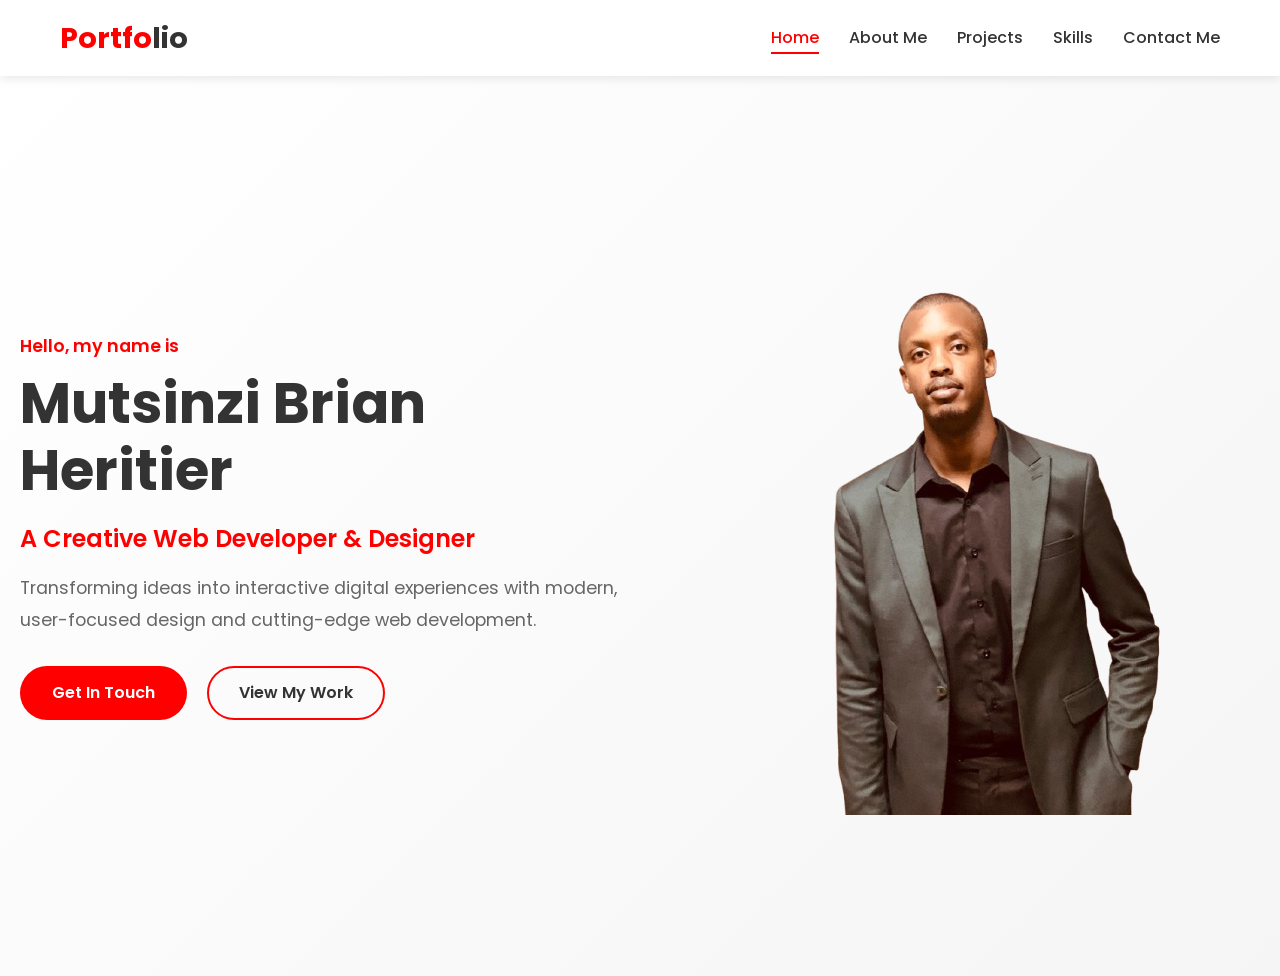
==== index.html @ dccb0991 "initial commit" ====
<!DOCTYPE html>
<html lang="en">
<head>
  <meta charset="UTF-8">
  <meta name="viewport" content="width=device-width, initial-scale=1.0">
  <title>Mutsinzi Brian - Portfolio</title>
  <link rel="stylesheet" href="css/styles.css">
  <link rel="preconnect" href="https://fonts.googleapis.com">
  <link rel="preconnect" href="https://fonts.gstatic.com" crossorigin>
  <link href="https://fonts.googleapis.com/css2?family=Poppins:wght@400;600;700&display=swap" rel="stylesheet">
  <link rel="stylesheet" href="https://cdnjs.cloudflare.com/ajax/libs/font-awesome/6.7.2/css/all.min.css" integrity="sha512-Evv84Mr4kqVGRNSgIGL/F/aIDqQb7xQ2vcrdIwxfjThSH8CSR7PBEakCr51Ck+w+/U6swU2Im1vVX0SVk9ABhg==" crossorigin="anonymous" referrerpolicy="no-referrer" />
</head>
<body>
  <nav class="navbar">
    <div class="nav-container">
      <div class="logo"><span>Portfo</span>lio</div>
      <ul class="nav-menu">
        <li><a href="index.html" class="active">Home</a></li>
        <li><a href="about.html">About Me</a></li>
        <li><a href="projects.html">Projects</a></li>
        <li><a href="skills.html">Skills</a></li>
        <li><a href="contact.html">Contact Me</a></li>
      </ul>
      <div class="hamburger">
        <span></span>
        <span></span>
        <span></span>
      </div>
    </div>
  </nav>

  <section class="hero">
    <div class="hero-content">
      <h4>Hello, my name is</h4>
      <h1>Mutsinzi Brian<br>Heritier</h1>
      <h3>A Creative Web Developer & Designer</h3>
      <p>Transforming ideas into interactive digital experiences with modern, user-focused design and cutting-edge web development.</p>
      <div class="hero-buttons">
        <a href="contact.html" class="btn btn-primary">Get In Touch</a>
        <a href="projects.html" class="btn btn-secondary">View My Work</a>
      </div>
    </div>
    <div class="hero-image">
      <img src="images/er.png" alt="Mutsinzi Brian - Web Developer">
    </div>
  </section>



  <script src="js/script.js"></script>
</body>
</html>
---- css/styles.css ----
/* Global Reset */
* {
    padding: 0;
    margin: 0;
    font-family: 'Poppins', sans-serif;
    box-sizing: border-box;
}

/* Root Variables */
:root {
    --primary-color: #ff0000;
    --secondary-color: #191919;
    --accent-color: #f5f5f5;
    --text-dark: #333333;
    --text-light: #ffffff;
    --border-radius: 10px;
}

body {
    line-height: 1.6;
    color: var(--text-dark);
}

.container {
    max-width: 1200px;
    margin: 0 auto;
    padding: 0 20px;
}

/* Navigation Bar */
.navbar {
    background: var(--text-light);
    padding: 15px 0;
    position: sticky;
    top: 0;
    z-index: 100;
    box-shadow: 0 2px 10px rgba(0, 0, 0, 0.1);
}

.nav-container {
    max-width: 1200px;
    margin: 0 auto;
    padding: 0 20px;
    display: flex;
    align-items: center;
    justify-content: space-between;
    flex-wrap: wrap;
}

.logo {
    font-size: 1.8rem;
    font-weight: 700;
    color: var(--text-dark);
    cursor: pointer;
}

.logo span {
    color: var(--primary-color);
}

.nav-menu {
    display: flex;
    list-style: none;
    gap: 30px;
    align-items: center;
}

.nav-menu a {
    color: var(--text-dark);
    text-decoration: none;
    font-weight: 500;
    transition: color 0.3s ease;
    position: relative;
}

.nav-menu a:hover,
.nav-menu a.active {
    color: var(--primary-color);
}

.nav-menu a.active::after,
.nav-menu a:hover::after {
    content: '';
    position: absolute;
    bottom: -5px;
    left: 0;
    width: 100%;
    height: 2px;
    background: var(--primary-color);
}

.hamburger {
    display: none;
    flex-direction: column;
    cursor: pointer;
}

.hamburger span {
    width: 25px;
    height: 3px;
    background: var(--text-dark);
    margin: 5px 0;
    transition: 0.3s;
    border-radius: 5px;
}

.hamburger.active span:nth-child(1) {
    transform: rotate(-45deg) translate(-5px, 6px);
}

.hamburger.active span:nth-child(2) {
    opacity: 0;
}

.hamburger.active span:nth-child(3) {
    transform: rotate(45deg) translate(-5px, -6px);
}

/* Hero Section */
.hero {
    min-height: 100vh;
    display: flex;
    align-items: center;
    justify-content: space-between;
    background: linear-gradient(135deg, #ffffff 0%, #f5f5f5 100%);
    padding: 60px 20px;
    position: relative;
    overflow: hidden;
    gap: 40px;
    flex-wrap: wrap;
}

.hero::before {
    content: '';
    position: absolute;
    right: -50px;
    top: 50%;
    transform: translateY(-50%);
    width: 400px;
    height: 400px;
    background: url('/images/er.png') no-repeat center/contain;
    opacity: 0.6;
    display: none;
}

.hero-image {
    flex: 1;
    min-width: 300px;
    display: flex;
    justify-content: center;
    align-items: center;
    z-index: 1;
}

@keyframes heroPulse {
  0%   { transform: scale(1); }
  50%  { transform: scale(1.02); }
  100% { transform: scale(1); }
}

.hero-image img {
  max-width: 100%;
  height: auto;
  border-radius: 10px;
  animation: heroPulse 5s ease-in-out infinite;
}



.hero-content {
    flex: 1;
    min-width: 300px;
    max-width: 600px;
    z-index: 1;
}

.hero-content h4 {
    color: var(--primary-color);
    font-size: 1.1rem;
    margin-bottom: 10px;
    font-weight: 600;
}

.hero-content h1 {
    font-size: 3.5rem;
    color: var(--text-dark);
    margin-bottom: 15px;
    line-height: 1.2;
    font-weight: 700;
}

.hero-content h3 {
    font-size: 1.5rem;
    color: var(--primary-color);
    margin-bottom: 15px;
    font-weight: 600;
}

.hero-content p {
    font-size: 1.1rem;
    color: #666;
    margin-bottom: 30px;
    line-height: 1.8;
}

.hero-buttons {
    display: flex;
    gap: 20px;
    flex-wrap: wrap;
}

/* Buttons */
.btn {
    padding: 12px 30px;
    border-radius: 50px;
    text-decoration: none;
    font-weight: 600;
    transition: all 0.3s ease;
    display: inline-block;
    border: 2px solid transparent;
    cursor: pointer;
    font-size: 1rem;
    text-align: center;
}

.btn-primary {
    background: var(--primary-color);
    color: var(--text-light);
}

.btn-primary:hover {
    transform: translateY(-3px);
    box-shadow: 0 10px 25px rgba(255, 0, 0, 0.3);
}

.btn-secondary {
    background: transparent;
    color: var(--text-dark);
    border: 2px solid var(--primary-color);
}

.btn-secondary:hover {
    background: var(--primary-color);
    color: var(--text-light);
    transform: translateY(-3px);
}

.btn-small {
    padding: 8px 20px;
    font-size: 0.9rem;
}

/* Quick Links Section */
.quick-links {
    padding: 60px 20px;
    background: var(--secondary-color);
}

.quick-links .container {
    display: grid;
    grid-template-columns: repeat(auto-fit, minmax(250px, 1fr));
    gap: 30px;
}

.quick-link-item {
    text-align: center;
    padding: 30px;
    background: rgba(255, 255, 255, 0.05);
    border-radius: var(--border-radius);
    transition: all 0.3s ease;
    border: 1px solid rgba(255, 0, 0, 0.2);
}

.quick-link-item:hover {
    background: rgba(255, 0, 0, 0.1);
    transform: translateY(-10px);
}

.quick-link-item i {
    font-size: 3rem;
    color: var(--primary-color);
    margin-bottom: 15px;
}

.quick-link-item h3 {
    color: var(--text-light);
    margin-bottom: 10px;
    font-size: 1.3rem;
}

.quick-link-item p {
    color: #ccc;
    font-size: 0.95rem;
}

/* About Page */
.about-page {
  padding: 60px 20px;
  background: var(--accent-color);
  }

.section-header {
    text-align: center;
    margin-bottom: 60px;
}

.section-header h2 {
    font-size: 2.5rem;
    color: var(--text-dark);
    margin-bottom: 10px;
}

.section-header .subtitle {
    font-size: 1.1rem;
    color: var(--primary-color);
    font-weight: 600;
}

.about-content {
    display: grid;
    grid-template-columns: 1fr 1fr;
    gap: 60px;
    align-items: center;
    margin-bottom: 80px;
}

@keyframes softPulse {
  0%   { transform: scale(1); }
  50%  { transform: scale(1.03); }
  100% { transform: scale(1); }
}

.about-image img {
  width: 100%;
  max-width: 400px;
  border-radius: var(--border-radius);
  transition: transform 0.3s ease;
  animation: softPulse 4s ease-in-out infinite;
}

  
  .about-image img:hover {
  transform: scale(1.05);
  }

.about-text h3 {
    font-size: 2rem;
    color: var(--text-dark);
    margin-bottom: 20px;
}

.about-text p {
    color: #666;
    margin-bottom: 15px;
    line-height: 1.8;
    font-size: 1rem;
}

.about-cta {
    display: flex;
    gap: 20px;
    margin-top: 30px;
    flex-wrap: wrap;
}

/* Journey Section */
.journey {
    background: var(--text-light);
    padding: 60px;
    border-radius: var(--border-radius);
    margin-top: 60px;
}

.journey h3 {
    font-size: 2rem;
    color: var(--text-dark);
    margin-bottom: 40px;
    text-align: center;
}

.journey-items {
    display: grid;
    grid-template-columns: repeat(auto-fit, minmax(250px, 1fr));
    gap: 30px;
}

.journey-item {
    text-align: center;
    padding: 30px;
}

.journey-icon {
    width: 80px;
    height: 80px;
    background: var(--primary-color);
    border-radius: 50%;
    display: flex;
    align-items: center;
    justify-content: center;
    margin: 0 auto 20px;
    font-size: 2rem;
    color: var(--text-light);
}

.journey-item h4 {
    font-size: 1.3rem;
    color: var(--text-dark);
    margin-bottom: 10px;
}

.journey-item p {
    color: #666;
    line-height: 1.6;
}

/* Projects Page */
.projects-page {
  padding: 60px 20px;
  background: var(--accent-color);
  }

.projects-grid {
    display: grid;
    grid-template-columns: repeat(auto-fill, minmax(300px, 1fr));
    gap: 30px;
    margin-bottom: 60px;
}

.project-card {
    background: var(--text-light);
    border-radius: var(--border-radius);
    padding: 30px;
    box-shadow: 0 5px 20px rgba(0, 0, 0, 0.1);
    transition: all 0.3s ease;
    display: flex;
    flex-direction: column;
}

.project-card:hover {
    transform: translateY(-10px);
    box-shadow: 0 15px 40px rgba(0, 0, 0, 0.2);
}

.project-image {
    width: 100%;
    height: 200px;
    background: linear-gradient(135deg, #00ff00 0%, #fff066 100%);
    border-radius: var(--border-radius);
    display: flex;
    align-items: center;
    justify-content: center;
    margin-bottom: 20px;
    font-size: 3rem;
    color: var(--text-light);
}

.project-card h3 {
    font-size: 1.3rem;
    color: var(--text-dark);
    margin-bottom: 15px;
}

.project-card p {
    color: #666;
    margin-bottom: 20px;
    flex-grow: 1;
    line-height: 1.6;
}

.project-tags {
    display: flex;
    gap: 10px;
    flex-wrap: wrap;
    margin-bottom: 20px;
}

.project-tags span {
    background: var(--accent-color);
    color: var(--primary-color);
    padding: 5px 15px;
    border-radius: 20px;
    font-size: 0.85rem;
    font-weight: 600;
}

.projects-cta {
    text-align: center;
    background: var(--secondary-color);
    padding: 60px;
    border-radius: var(--border-radius);
    color: var(--text-light);
}

.projects-cta h3 {
    font-size: 2rem;
    margin-bottom: 10px;
}

.projects-cta p {
    margin-bottom: 20px;
    color: #ccc;
}

/* Skills Page */
.skills-page {
  padding: 60px 20px;
  background: var(--accent-color);
  }

.skills-content {
    display: grid;
    grid-template-columns: 1fr 1fr;
    gap: 60px;
    align-items: start;
}

.skills-grid {
    display: grid;
    grid-template-columns: repeat(auto-fit, minmax(200px, 1fr));
    gap: 30px;
}

.skill-card {
    background: var(--text-light);
    padding: 30px;
    border-radius: var(--border-radius);
    text-align: center;
    box-shadow: 0 5px 20px rgba(0, 0, 0, 0.08);
    transition: all 0.3s ease;
}

.skill-card:hover {
    transform: translateY(-10px);
    box-shadow: 0 15px 40px rgba(255, 0, 0, 0.15);
}

.skill-icon {
    font-size: 3rem;
    color: var(--primary-color);
    margin-bottom: 15px;
}

.skill-card h3 {
    font-size: 1.2rem;
    color: var(--text-dark);
    margin-bottom: 15px;
    font-weight: 600;
}

.skill-bar {
    height: 8px;
    background: #e0e0e0;
    border-radius: 10px;
    overflow: hidden;
    margin-bottom: 10px;
}

.skill-progress {
    height: 100%;
    background: linear-gradient(90deg, var(--primary-color) 0%, #ff6666 100%);
    border-radius: 10px;
    transition: width 0.5s ease;
}

.skill-percentage {
    font-weight: 600;
    color: var(--primary-color);
    font-size: 0.9rem;
}

.technical-skills {
    background: var(--text-light);
    padding: 40px;
    border-radius: var(--border-radius);
    box-shadow: 0 5px 20px rgba(0, 0, 0, 0.08);
}

.technical-skills h3 {
    font-size: 1.5rem;
    color: var(--text-dark);
    margin-bottom: 30px;
}

.tech-list {
    display: grid;
    grid-template-columns: 1fr;
    gap: 15px;
}

.tech-item {
    display: flex;
    gap: 15px;
    align-items: flex-start;
}

.tech-item i {
    color: var(--primary-color);
    font-size: 1.2rem;
    margin-top: 3px;
    flex-shrink: 0;
}

.tech-item p {
    color: #666;
    line-height: 1.6;
}

.skills-cta {
    text-align: center;
    background: var(--secondary-color);
    padding: 60px;
    border-radius: var(--border-radius);
    color: var(--text-light);
    margin-top: 60px;
}

.skills-cta h3 {
    font-size: 2rem;
    margin-bottom: 10px;
}

.skills-cta p {
    margin-bottom: 20px;
    color: #ccc;
}

/* Contact Page */
.contact-page {
    padding: 80px 20px;
    background: var(--accent-color);
}

.contact-wrapper {
    display: grid;
    grid-template-columns: 2fr 1fr;
    gap: 60px;
    align-items: start;
}

.contact-form {
    display: flex;
    flex-direction: column;
    gap: 25px;
}

.form-group {
    display: flex;
    flex-direction: column;
}

.form-group label {
    font-weight: 600;
    color: var(--text-dark);
    margin-bottom: 8px;
    font-size: 0.95rem;
}

.form-group input,
.form-group textarea {
    padding: 12px 15px;
    border: 2px solid #e0e0e0;
    border-radius: var(--border-radius);
    font-family: 'Poppins', sans-serif;
    font-size: 1rem;
    transition: all 0.3s ease;
}

.form-group input:focus,
.form-group textarea:focus {
    outline: none;
    border-color: var(--primary-color);
    box-shadow: 0 0 0 3px rgba(255, 0, 0, 0.1);
}

.form-message {
    padding: 15px;
    border-radius: var(--border-radius);
    text-align: center;
    font-weight: 600;
    display: none;
}

.form-message.success {
    background: #d4edda;
    color: #155724;
    display: block;
}

.form-message.error {
    background: #f8d7da;
    color: #721c24;
    display: block;
}

/* Contact Info */
.contact-info {
    background: var(--secondary-color);
    padding: 40px;
    border-radius: var(--border-radius);
    color: var(--text-light);
}

.info-header {
    text-align: center;
    margin-bottom: 40px;
}

.profile-circle {
    width: 150px;
    height: 150px;
    margin: 0 auto 20px;
    border-radius: 50%;
    overflow: hidden;
    border: 5px solid var(--primary-color);
    display: flex;
    align-items: center;
    justify-content: center;
}

.profile-circle img {
    width: 100%;
    height: 100%;
    object-fit: cover;
}

.info-header h3 {
    font-size: 1.5rem;
    margin-bottom: 5px;
    font-weight: 700;
}

.info-header p {
    color: var(--primary-color);
    font-weight: 600;
}

.contact-details {
    margin-bottom: 40px;
}

.contact-item {
    display: flex;
    gap: 20px;
    align-items: flex-start;
    margin-bottom: 25px;
}

.contact-icon {
    width: 50px;
    height: 50px;
    background: var(--primary-color);
    border-radius: 50%;
    display: flex;
    align-items: center;
    justify-content: center;
    font-size: 1.5rem;
    flex-shrink: 0;
}

.contact-text h4 {
    font-size: 1.1rem;
    margin-bottom: 5px;
}

.contact-text a {
    color: #ccc;
    text-decoration: none;
    transition: color 0.3s ease;
}

.contact-text a:hover {
    color: var(--primary-color);
}

.contact-text p {
    color: #ccc;
}

.social-links {
    border-top: 1px solid rgba(255, 255, 255, 0.1);
    padding-top: 30px;
}

.social-links h4 {
    margin-bottom: 15px;
}

.social-icons {
    display: flex;
    gap: 15px;
}

.social-icons a {
    width: 45px;
    height: 45px;
    background: var(--primary-color);
    border-radius: 50%;
    display: flex;
    align-items: center;
    justify-content: center;
    color: var(--text-light);
    text-decoration: none;
    transition: all 0.3s ease;
    font-size: 1.2rem;
}

.social-icons a:hover {
    transform: translateY(-5px);
    background: rgba(255, 0, 0, 0.8);
}

/* Responsive Design */
@media (max-width: 768px) {
    .nav-menu {
        position: absolute;
        left: -100%;
        top: 70px;
        flex-direction: column;
        background-color: var(--text-light);
        width: 100%;
        text-align: center;
        transition: 0.3s;
        box-shadow: 0 10px 27px rgba(0, 0, 0, 0.05);
        gap: 0;
        padding: 20px 0;
    }

    .nav-menu.active {
        left: 0;
    }

    .nav-menu li {
        display: block;
        padding: 15px 0;
        border-bottom: 1px solid #f0f0f0;
    }

    .hamburger {
        display: flex;
    }

    .hero {
        min-height: 80vh;
    }

    .hero::before {
        width: 250px;
        height: 250px;
        right: 0;
        opacity: 0.3;
    }

    .hero-content h1 {
        font-size: 2.2rem;
    }

    .hero-content h3 {
        font-size: 1.2rem;
    }

    .hero-buttons {
        flex-direction: column;
    }

    .about-content {
        grid-template-columns: 1fr;
        gap: 40px;
    }

    .journey {
        padding: 40px 20px;
    }

    .skills-content {
        grid-template-columns: 1fr;
        gap: 40px;
    }

    .skills-grid {
        grid-template-columns: repeat(2, 1fr);
    }

    .contact-wrapper {
        grid-template-columns: 1fr;
    }

    .section-header h2 {
        font-size: 2rem;
    }

    .section-header .subtitle {
        font-size: 1rem;
    }
}

@media (max-width: 480px) {
    .logo {
        font-size: 1.4rem;
    }

    .nav-menu li {
        padding: 10px 0;
    }

    .hero-content h1 {
        font-size: 1.8rem;
    }

    .hero-content h3 {
        font-size: 1rem;
    }

    .hero-content p {
        font-size: 0.95rem;
    }

    .btn {
        padding: 10px 20px;
        font-size: 0.9rem;
    }

    .hero {
        flex-direction: column;
        justify-content: center;
        min-height: auto;
        padding: 30px 20px;
        gap: 20px;
    }

    .hero-image {
        min-width: 200px;
        max-width: 100%;
        max-height: 350px;
    }

    .hero-image img {
        max-width: 80%;
        max-height: 300px;
    }

    .hero-content {
        max-width: 100%;
        text-align: center;
    }

    .hero-content h1 {
        font-size: 2rem;
        line-height: 1.3;
    }

    .hero-content h3 {
        font-size: 1.1rem;
    }

    .hero-content p {
        font-size: 0.9rem;
    }

    .hero-buttons {
        gap: 10px;
        justify-content: center;
        flex-wrap: wrap;
    }

    .quick-links .container {
        grid-template-columns: 1fr;
    }

    .section-header h2 {
        font-size: 1.6rem;
    }

    .about-content {
        gap: 25px;
    }

    .about-text h3 {
        font-size: 1.4rem;
    }

    .about-cta {
        flex-direction: column;
    }

    .projects-grid {
        grid-template-columns: 1fr;
    }

    .skills-grid {
        grid-template-columns: 1fr;
    }

    .technical-skills {
        padding: 25px;
    }

    .journey {
        padding: 30px 15px;
    }

    .journey-items {
        gap: 20px;
    }

    .journey-item {
        padding: 20px;
    }

    .contact-info {
        padding: 25px;
    }

    .profile-circle {
        width: 120px;
        height: 120px;
    }
}
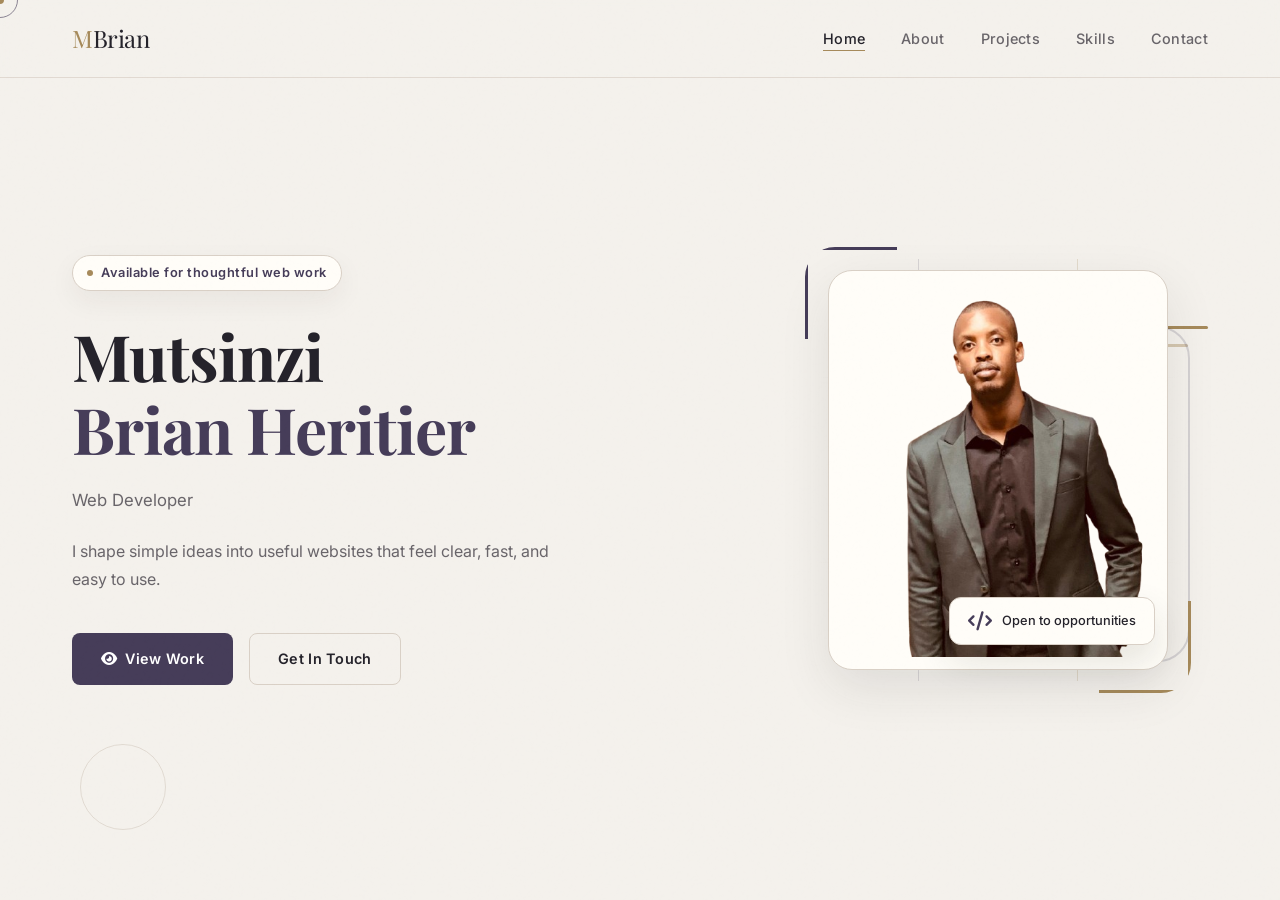
==== commit 681f7469: "Redesign: modern dark portfolio with animations" ====
--- a/index.html
+++ b/index.html
@@ -3,49 +3,52 @@
 <head>
   <meta charset="UTF-8">
   <meta name="viewport" content="width=device-width, initial-scale=1.0">
-  <title>Mutsinzi Brian - Portfolio</title>
+  <title>Mutsinzi Brian — Portfolio</title>
   <link rel="stylesheet" href="css/styles.css">
   <link rel="preconnect" href="https://fonts.googleapis.com">
   <link rel="preconnect" href="https://fonts.gstatic.com" crossorigin>
-  <link href="https://fonts.googleapis.com/css2?family=Poppins:wght@400;600;700&display=swap" rel="stylesheet">
-  <link rel="stylesheet" href="https://cdnjs.cloudflare.com/ajax/libs/font-awesome/6.7.2/css/all.min.css" integrity="sha512-Evv84Mr4kqVGRNSgIGL/F/aIDqQb7xQ2vcrdIwxfjThSH8CSR7PBEakCr51Ck+w+/U6swU2Im1vVX0SVk9ABhg==" crossorigin="anonymous" referrerpolicy="no-referrer" />
+  <link href="https://fonts.googleapis.com/css2?family=Inter:wght@300;400;500;600;700&family=Playfair+Display:wght@700&display=swap" rel="stylesheet">
+  <link rel="stylesheet" href="https://cdnjs.cloudflare.com/ajax/libs/font-awesome/6.7.2/css/all.min.css" crossorigin="anonymous" referrerpolicy="no-referrer">
 </head>
 <body>
+
   <nav class="navbar">
     <div class="nav-container">
-      <div class="logo"><span>Portfo</span>lio</div>
+      <a href="index.html" class="logo"><span>M</span>Brian</a>
       <ul class="nav-menu">
         <li><a href="index.html" class="active">Home</a></li>
-        <li><a href="about.html">About Me</a></li>
+        <li><a href="about.html">About</a></li>
         <li><a href="projects.html">Projects</a></li>
         <li><a href="skills.html">Skills</a></li>
-        <li><a href="contact.html">Contact Me</a></li>
+        <li><a href="contact.html">Contact</a></li>
       </ul>
-      <div class="hamburger">
-        <span></span>
-        <span></span>
-        <span></span>
-      </div>
+      <div class="hamburger"><span></span><span></span><span></span></div>
     </div>
   </nav>
 
   <section class="hero">
-    <div class="hero-content">
-      <h4>Hello, my name is</h4>
-      <h1>Mutsinzi Brian<br>Heritier</h1>
-      <h3>A Creative Web Developer & Designer</h3>
-      <p>Transforming ideas into interactive digital experiences with modern, user-focused design and cutting-edge web development.</p>
+    <div class="hero-content reveal">
+      <div class="hero-tag"><span class="dot"></span> Available for thoughtful web work</div>
+      <h1>Mutsinzi<br><em>Brian Heritier</em></h1>
+      <p class="role">Web Developer</p>
+      <p>I shape simple ideas into useful websites that feel clear, fast, and easy to use.</p>
       <div class="hero-buttons">
-        <a href="contact.html" class="btn btn-primary">Get In Touch</a>
-        <a href="projects.html" class="btn btn-secondary">View My Work</a>
+        <a href="projects.html" class="btn btn-primary"><i class="fas fa-eye"></i> View Work</a>
+        <a href="contact.html" class="btn btn-secondary">Get In Touch</a>
+      </div>
+
+    </div>
+
+    <div class="hero-image reveal delay-2">
+      <div class="hero-image-wrap">
+        <img src="images/er.png" alt="Mutsinzi Brian">
+        <div class="hero-badge">
+          <i class="fas fa-code"></i>
+          <span>Open to opportunities</span>
+        </div>
       </div>
     </div>
-    <div class="hero-image">
-      <img src="images/er.png" alt="Mutsinzi Brian - Web Developer">
-    </div>
   </section>
-
-
 
   <script src="js/script.js"></script>
 </body>
--- a/css/styles.css
+++ b/css/styles.css
@@ -1,1017 +1,645 @@
-/* Global Reset */
-* {
-    padding: 0;
-    margin: 0;
-    font-family: 'Poppins', sans-serif;
-    box-sizing: border-box;
-}
-
-/* Root Variables */
+@import url('https://fonts.googleapis.com/css2?family=Inter:wght@300;400;500;600;700&family=Playfair+Display:wght@700&display=swap');
+
+*, *::before, *::after {
+  margin: 0;
+  padding: 0;
+  box-sizing: border-box;
+  min-width: 0;
+}
+
 :root {
-    --primary-color: #ff0000;
-    --secondary-color: #191919;
-    --accent-color: #f5f5f5;
-    --text-dark: #333333;
-    --text-light: #ffffff;
-    --border-radius: 10px;
+  --bg: #f4f1ec;
+  --bg2: #e9e3dc;
+  --surface: #fffdf8;
+  --surface-strong: #272331;
+  --border: #d9d0c6;
+  --accent: #463d59;
+  --accent2: #a68a5b;
+  --text: #25232b;
+  --muted: #69656a;
+  --white: #ffffff;
+  --shadow: 0 18px 50px rgba(37, 35, 43, 0.1);
+  --radius: 10px;
+  --transition: 0.28s cubic-bezier(0.22, 1, 0.36, 1);
+}
+
+html {
+  scroll-behavior: smooth;
+  overflow-x: hidden;
 }
 
 body {
-    line-height: 1.6;
-    color: var(--text-dark);
-}
-
-.container {
-    max-width: 1200px;
-    margin: 0 auto;
-    padding: 0 20px;
-}
-
-/* Navigation Bar */
-.navbar {
-    background: var(--text-light);
-    padding: 15px 0;
-    position: sticky;
-    top: 0;
-    z-index: 100;
-    box-shadow: 0 2px 10px rgba(0, 0, 0, 0.1);
-}
-
-.nav-container {
-    max-width: 1200px;
-    margin: 0 auto;
-    padding: 0 20px;
-    display: flex;
-    align-items: center;
-    justify-content: space-between;
-    flex-wrap: wrap;
-}
-
-.logo {
-    font-size: 1.8rem;
-    font-weight: 700;
-    color: var(--text-dark);
-    cursor: pointer;
-}
-
-.logo span {
-    color: var(--primary-color);
-}
-
-.nav-menu {
-    display: flex;
-    list-style: none;
-    gap: 30px;
-    align-items: center;
-}
-
-.nav-menu a {
-    color: var(--text-dark);
-    text-decoration: none;
-    font-weight: 500;
-    transition: color 0.3s ease;
-    position: relative;
-}
-
-.nav-menu a:hover,
-.nav-menu a.active {
-    color: var(--primary-color);
-}
-
-.nav-menu a.active::after,
-.nav-menu a:hover::after {
-    content: '';
-    position: absolute;
-    bottom: -5px;
-    left: 0;
-    width: 100%;
-    height: 2px;
-    background: var(--primary-color);
-}
-
-.hamburger {
-    display: none;
-    flex-direction: column;
-    cursor: pointer;
-}
-
-.hamburger span {
-    width: 25px;
-    height: 3px;
-    background: var(--text-dark);
-    margin: 5px 0;
-    transition: 0.3s;
-    border-radius: 5px;
-}
-
-.hamburger.active span:nth-child(1) {
-    transform: rotate(-45deg) translate(-5px, 6px);
-}
-
-.hamburger.active span:nth-child(2) {
-    opacity: 0;
-}
-
-.hamburger.active span:nth-child(3) {
-    transform: rotate(45deg) translate(-5px, -6px);
-}
-
-/* Hero Section */
-.hero {
-    min-height: 100vh;
-    display: flex;
-    align-items: center;
-    justify-content: space-between;
-    background: linear-gradient(135deg, #ffffff 0%, #f5f5f5 100%);
-    padding: 60px 20px;
-    position: relative;
-    overflow: hidden;
-    gap: 40px;
-    flex-wrap: wrap;
-}
-
-.hero::before {
-    content: '';
-    position: absolute;
-    right: -50px;
-    top: 50%;
-    transform: translateY(-50%);
-    width: 400px;
-    height: 400px;
-    background: url('/images/er.png') no-repeat center/contain;
-    opacity: 0.6;
-    display: none;
-}
-
-.hero-image {
-    flex: 1;
-    min-width: 300px;
-    display: flex;
-    justify-content: center;
-    align-items: center;
-    z-index: 1;
-}
-
-@keyframes heroPulse {
-  0%   { transform: scale(1); }
-  50%  { transform: scale(1.02); }
-  100% { transform: scale(1); }
-}
-
-.hero-image img {
+  font-family: 'Inter', sans-serif;
+  background: var(--bg);
+  color: var(--text);
+  line-height: 1.7;
+  width: 100%;
+  max-width: 100vw;
+  overflow-x: hidden;
+  cursor: none;
+}
+
+img, svg, video, canvas {
+  display: block;
   max-width: 100%;
   height: auto;
-  border-radius: 10px;
-  animation: heroPulse 5s ease-in-out infinite;
-}
-
-
-
-.hero-content {
-    flex: 1;
-    min-width: 300px;
-    max-width: 600px;
-    z-index: 1;
-}
-
-.hero-content h4 {
-    color: var(--primary-color);
+}
+
+/* ── Custom Cursor ── */
+.cursor-dot {
+  width: 8px; height: 8px;
+  background: var(--accent2);
+  border-radius: 50%;
+  position: fixed;
+  top: 0; left: 0;
+  pointer-events: none;
+  z-index: 9999;
+  transform: translate(-50%, -50%);
+  transition: transform 0.1s, background 0.3s;
+}
+.cursor-ring {
+  width: 36px; height: 36px;
+  border: 1.5px solid var(--accent);
+  border-radius: 50%;
+  position: fixed;
+  top: 0; left: 0;
+  pointer-events: none;
+  z-index: 9998;
+  transform: translate(-50%, -50%);
+  transition: transform 0.12s ease, width 0.3s, height 0.3s, border-color 0.3s;
+  opacity: 0.6;
+}
+.cursor-ring.hovered { width: 52px; height: 52px; border-color: var(--accent2); opacity: 1; }
+
+/* ── Scroll Progress ── */
+#scroll-progress {
+  position: fixed; top: 0; left: 0;
+  height: 3px; background: var(--accent2);
+  z-index: 9997; width: 0%;
+  transition: width 0.1s linear;
+}
+
+/* ── Navbar ── */
+.navbar {
+  position: fixed; top: 0; left: 0; right: 0;
+  width: 100%;
+  z-index: 1000;
+  padding: 18px 0;
+  background: rgba(244, 241, 236, 0.76);
+  border-bottom: 1px solid rgba(217, 208, 198, 0.7);
+  backdrop-filter: blur(14px);
+  transition: background var(--transition), padding var(--transition), backdrop-filter var(--transition);
+}
+.navbar.scrolled {
+  background: rgba(247, 242, 234, 0.88);
+  backdrop-filter: blur(18px);
+  padding: 12px 0;
+  border-bottom: 1px solid var(--border);
+  box-shadow: 0 10px 30px rgba(37, 35, 43, 0.06);
+}
+.nav-container {
+  width: 100%; max-width: 1200px; margin: 0 auto; padding: 0 32px;
+  display: flex; align-items: center; justify-content: space-between;
+  gap: 24px;
+}
+.logo {
+  font-family: 'Playfair Display', serif;
+  font-size: 1.5rem; color: var(--text);
+  text-decoration: none; letter-spacing: -0.5px;
+}
+.logo span { color: var(--accent2); }
+.nav-menu { display: flex; list-style: none; gap: clamp(18px, 3vw, 36px); align-items: center; }
+.nav-menu a {
+  color: var(--muted); text-decoration: none;
+  font-size: 0.9rem; font-weight: 500; letter-spacing: 0.3px;
+  transition: color var(--transition); position: relative;
+}
+.nav-menu a::after {
+  content: ''; position: absolute; bottom: -4px; left: 0;
+  width: 0; height: 1px; background: var(--accent2);
+  transition: width var(--transition);
+}
+.nav-menu a:hover, .nav-menu a.active { color: var(--text); }
+.nav-menu a:hover::after, .nav-menu a.active::after { width: 100%; }
+.hamburger { display: none; flex-direction: column; cursor: pointer; gap: 5px; }
+.hamburger span { width: 24px; height: 1.5px; background: var(--text); transition: var(--transition); border-radius: 2px; }
+.hamburger.active span:nth-child(1) { transform: rotate(45deg) translate(4.5px, 4.5px); }
+.hamburger.active span:nth-child(2) { opacity: 0; }
+.hamburger.active span:nth-child(3) { transform: rotate(-45deg) translate(4.5px, -4.5px); }
+.hamburger.active span { background: var(--accent); }
+
+/* ── Hero ── */
+.hero {
+  position: relative;
+  width: 100%;
+  min-height: 100vh;
+  display: flex; align-items: center; justify-content: space-between;
+  padding: 120px clamp(20px, 4vw, 32px) 80px;
+  max-width: 1200px; margin: 0 auto;
+  gap: clamp(32px, 6vw, 60px); flex-wrap: wrap;
+  overflow: clip;
+}
+.hero::before {
+  content: '';
+  position: absolute;
+  width: 86px;
+  height: 86px;
+  left: max(20px, calc((100vw - 1200px) / 2));
+  bottom: 70px;
+  border: 1px solid var(--border);
+  border-radius: 50%;
+  opacity: 0.7;
+  animation: breathe 7s ease-in-out infinite;
+}
+.hero-content { flex: 1 1 300px; min-width: 0; max-width: 580px; }
+.hero-tag {
+  display: inline-flex; align-items: center; gap: 8px;
+  background: var(--surface);
+  border: 1px solid var(--border);
+  color: var(--accent); font-size: 0.8rem; font-weight: 600;
+  padding: 6px 14px; border-radius: 100px; margin-bottom: 28px;
+  letter-spacing: 0.5px;
+  box-shadow: 0 10px 28px rgba(45, 38, 27, 0.06);
+}
+.hero-tag .dot { width: 6px; height: 6px; background: var(--accent2); border-radius: 50%; animation: blink 1.5s infinite; }
+@keyframes blink { 0%,100%{opacity:1} 50%{opacity:0.3} }
+@keyframes breathe { 0%,100%{transform:scale(1); opacity:0.35} 50%{transform:scale(1.18); opacity:0.75} }
+.hero-content h1 {
+  font-family: 'Playfair Display', serif;
+  font-size: clamp(2.8rem, 5vw, 4.2rem);
+  color: var(--text); line-height: 1.15;
+  margin-bottom: 20px; letter-spacing: -1px;
+}
+.hero-content h1 em { font-style: normal; color: var(--accent); }
+.hero-content .role {
+  font-size: 1.05rem; color: var(--muted);
+  margin-bottom: 24px; font-weight: 400;
+}
+.hero-content p { font-size: 1rem; color: var(--muted); margin-bottom: 40px; max-width: 480px; }
+.hero-buttons { display: flex; gap: 16px; flex-wrap: wrap; }
+.hero-image {
+  flex: 1 1 280px; min-width: 0; max-width: 420px;
+  display: flex; justify-content: center; align-items: center;
+  position: relative;
+  isolation: isolate;
+}
+.hero-image-wrap {
+  position: relative; width: min(340px, 100%); aspect-ratio: 17 / 20;
+  border: 1px solid var(--border);
+  border-radius: 24px;
+  background: var(--surface);
+  box-shadow: var(--shadow);
+  padding: 12px;
+}
+.hero-image-wrap::before {
+  content: ''; position: absolute;
+  inset: -24px;
+  border-radius: 30px;
+  background:
+    linear-gradient(var(--accent), var(--accent)) left top / 92px 3px no-repeat,
+    linear-gradient(var(--accent), var(--accent)) left top / 3px 92px no-repeat,
+    linear-gradient(var(--accent2), var(--accent2)) right bottom / 92px 3px no-repeat,
+    linear-gradient(var(--accent2), var(--accent2)) right bottom / 3px 92px no-repeat;
+  z-index: -2;
+  animation: proof-frame 7s ease-in-out infinite;
+}
+.hero-image-wrap::after {
+  content: ''; position: absolute;
+  inset: -12px;
+  border-radius: 26px;
+  background:
+    linear-gradient(90deg, transparent, rgba(70,61,89,0.18), transparent) 0 28% / 100% 1px no-repeat,
+    linear-gradient(90deg, transparent, rgba(166,138,91,0.3), transparent) 0 72% / 100% 1px no-repeat,
+    linear-gradient(rgba(70,61,89,0.16), rgba(70,61,89,0.16)) 28% 0 / 1px 100% no-repeat,
+    linear-gradient(rgba(166,138,91,0.22), rgba(166,138,91,0.22)) 72% 0 / 1px 100% no-repeat;
+  z-index: -1;
+  animation: proof-grid 9s ease-in-out infinite;
+}
+.hero-image-wrap img {
+  position: relative; z-index: 2;
+  width: 100%; height: 100%;
+  object-fit: cover; border-radius: 16px;
+  animation: float 5s ease-in-out infinite;
+}
+@keyframes float { 0%,100%{transform:translateY(0)} 50%{transform:translateY(-8px)} }
+@keyframes proof-frame {
+  0%,100% { transform: translate3d(0,0,0); opacity: 0.95; }
+  50% { transform: translate3d(8px,-8px,0); opacity: 0.72; }
+}
+@keyframes proof-grid {
+  0%,100% { transform: translate3d(0,0,0) scale(1); opacity: 0.68; }
+  50% { transform: translate3d(-6px,6px,0) scale(1.015); opacity: 0.95; }
+}
+.hero-image::before,
+.hero-image::after {
+  content: '';
+  position: absolute;
+  border-radius: 50%;
+  z-index: -3;
+  pointer-events: none;
+}
+.hero-image::before {
+  width: 76px;
+  height: 3px;
+  right: 0;
+  top: 14%;
+  background: var(--accent2);
+  border-radius: 999px;
+  box-shadow: -20px 18px 0 rgba(166,138,91,0.42), -240px 244px 0 rgba(70,61,89,0.5);
+  animation: image-markers 6s ease-in-out infinite;
+}
+.hero-image::after {
+  width: 80%;
+  height: 84%;
+  border: 2px solid rgba(70,61,89,0.18);
+  border-radius: 32px;
+  transform: translate(24px, 24px);
+  animation: image-depth 8s ease-in-out infinite;
+}
+@keyframes image-markers {
+  0%,100% { transform: translate3d(0,0,0); opacity: 0.72; }
+  50% { transform: translate3d(-12px,8px,0); opacity: 0.38; }
+}
+@keyframes image-depth {
+  0%,100% { transform: translate(18px, 22px); opacity: 0.45; }
+  50% { transform: translate(10px, 14px); opacity: 0.72; }
+}
+.hero-badge {
+  position: absolute; bottom: 24px; right: 12px;
+  max-width: calc(100% - 24px);
+  background: var(--surface); border: 1px solid var(--border);
+  border-radius: 12px; padding: 12px 18px;
+  display: flex; align-items: center; gap: 10px;
+  z-index: 3; animation: float 5s ease-in-out infinite 1s;
+  box-shadow: 0 16px 36px rgba(45, 38, 27, 0.12);
+}
+.hero-badge i { color: var(--accent); font-size: 1.2rem; }
+.hero-badge span { font-size: 0.8rem; color: var(--text); font-weight: 500; }
+
+/* ── Buttons ── */
+.btn {
+  max-width: 100%;
+  padding: 13px 28px; border-radius: 8px;
+  text-decoration: none; font-weight: 600;
+  font-size: 0.9rem; letter-spacing: 0.3px;
+  transition: all var(--transition);
+  display: inline-flex; align-items: center; gap: 8px;
+  border: 1px solid transparent; cursor: none;
+  text-align: center;
+  white-space: normal;
+}
+.btn-primary { background: var(--accent); color: var(--white); }
+.btn-primary:hover { background: #393149; transform: translateY(-2px); box-shadow: 0 12px 28px rgba(70, 61, 89, 0.24); }
+.btn-secondary { background: transparent; color: var(--text); border-color: var(--border); }
+.btn-secondary:hover { background: var(--surface); border-color: var(--accent); color: var(--accent); transform: translateY(-2px); }
+.btn-small { padding: 9px 20px; font-size: 0.82rem; }
+.btn-ghost { background: transparent; color: var(--accent); border-color: rgba(70,61,89,0.3); }
+.btn-ghost:hover { background: rgba(70,61,89,0.08); transform: translateY(-2px); }
+
+/* ── Section Base ── */
+section {
+  width: 100%;
+  padding: 100px clamp(20px, 4vw, 32px);
+  overflow-x: clip;
+}
+.container { width: 100%; max-width: 1200px; margin: 0 auto; }
+.section-label {
+  font-size: 0.75rem; font-weight: 600; letter-spacing: 2px;
+  color: var(--accent); text-transform: uppercase; margin-bottom: 12px;
+}
+.section-title {
+  font-family: 'Playfair Display', serif;
+  font-size: clamp(2rem, 3.5vw, 2.8rem);
+  color: var(--text); line-height: 1.2; margin-bottom: 16px;
+  overflow-wrap: anywhere;
+}
+.section-sub { font-size: 1rem; color: var(--muted); max-width: 520px; }
+.section-header { margin-bottom: 64px; }
+.section-header.centered { text-align: center; }
+.section-header.centered .section-sub { margin: 0 auto; }
+
+/* ── Reveal Animations ── */
+.reveal {
+  opacity: 0; transform: translateY(26px);
+  transition: opacity 0.75s cubic-bezier(0.22,1,0.36,1), transform 0.75s cubic-bezier(0.22,1,0.36,1);
+}
+.reveal.visible { opacity: 1; transform: translateY(0); }
+.reveal-left { opacity: 0; transform: translateX(-26px); transition: opacity 0.75s cubic-bezier(0.22,1,0.36,1), transform 0.75s cubic-bezier(0.22,1,0.36,1); }
+.reveal-left.visible { opacity: 1; transform: translateX(0); }
+.reveal-right { opacity: 0; transform: translateX(26px); transition: opacity 0.75s cubic-bezier(0.22,1,0.36,1), transform 0.75s cubic-bezier(0.22,1,0.36,1); }
+.reveal-right.visible { opacity: 1; transform: translateX(0); }
+.delay-1 { transition-delay: 0.1s; }
+.delay-2 { transition-delay: 0.2s; }
+.delay-3 { transition-delay: 0.3s; }
+.delay-4 { transition-delay: 0.4s; }
+.delay-5 { transition-delay: 0.5s; }
+
+/* ── About Page ── */
+.about-page { background: var(--bg); }
+.about-grid {
+  display: grid; grid-template-columns: minmax(0, 0.9fr) minmax(0, 1.2fr);
+  gap: clamp(40px, 7vw, 80px); align-items: center; margin-bottom: 80px;
+}
+.about-grid > *, .journey-grid > *, .projects-grid > *, .skills-layout > *, .skills-grid > *, .contact-grid > * {
+  min-width: 0;
+}
+.about-img-wrap {
+  position: relative;
+  width: min(100%, 380px);
+  justify-self: center;
+  padding: 12px;
+  background: var(--surface);
+  border: 1px solid var(--border);
+  border-radius: 22px;
+  box-shadow: var(--shadow);
+  isolation: isolate;
+}
+.about-img-wrap::before,
+.about-img-wrap::after {
+  content: '';
+  position: absolute;
+  pointer-events: none;
+}
+.about-img-wrap::before {
+  inset: -22px;
+  border-radius: 28px;
+  background:
+    linear-gradient(var(--accent2), var(--accent2)) left bottom / 82px 3px no-repeat,
+    linear-gradient(var(--accent2), var(--accent2)) left bottom / 3px 82px no-repeat,
+    linear-gradient(var(--accent), var(--accent)) right top / 82px 3px no-repeat,
+    linear-gradient(var(--accent), var(--accent)) right top / 3px 82px no-repeat;
+  z-index: -1;
+  animation: about-proof-frame 7.5s ease-in-out infinite;
+}
+.about-img-wrap::after {
+  width: 72px;
+  height: 3px;
+  right: -24px;
+  bottom: 22%;
+  background: var(--accent);
+  border-radius: 999px;
+  box-shadow: -18px 12px 0 rgba(70,61,89,0.28);
+  z-index: 1;
+  animation: about-marker 6.5s ease-in-out infinite;
+}
+.about-img-wrap img {
+  width: 100%; max-height: 500px; border-radius: 14px;
+  display: block; object-fit: cover;
+  transition: transform var(--transition);
+}
+.about-img-wrap:hover img { transform: scale(1.015); }
+@keyframes about-proof-frame {
+  0%,100% { transform: translate3d(0,0,0); opacity: 0.9; }
+  50% { transform: translate3d(-8px,8px,0); opacity: 0.62; }
+}
+@keyframes about-marker {
+  0%,100% { transform: translateX(0); opacity: 0.72; }
+  50% { transform: translateX(-14px); opacity: 0.38; }
+}
+
+.about-text p { color: var(--muted); margin-bottom: 16px; line-height: 1.8; }
+.about-cta { display: flex; gap: 16px; margin-top: 32px; flex-wrap: wrap; }
+.journey-grid {
+  display: grid; grid-template-columns: repeat(3, minmax(0, 1fr));
+  gap: 24px; margin-top: 80px;
+}
+.journey-card {
+  background: var(--surface); border: 1px solid var(--border);
+  border-radius: var(--radius); padding: clamp(24px, 3vw, 32px);
+  box-shadow: 0 12px 34px rgba(45, 38, 27, 0.06);
+  transition: border-color var(--transition), transform var(--transition), box-shadow var(--transition);
+}
+.journey-card:hover { border-color: rgba(70,61,89,0.5); transform: translateY(-6px); box-shadow: var(--shadow); }
+.journey-icon {
+  width: 52px; height: 52px; background: rgba(70,61,89,0.1);
+  border-radius: 12px; display: flex; align-items: center; justify-content: center;
+  font-size: 1.4rem; color: var(--accent); margin-bottom: 20px;
+}
+.journey-card h4 { color: var(--text); font-size: 1.05rem; margin-bottom: 10px; }
+.journey-card p { color: var(--muted); font-size: 0.9rem; line-height: 1.7; }
+
+/* ── Projects Page ── */
+.projects-page { background: var(--bg); }
+.projects-grid {
+  display: grid; grid-template-columns: repeat(auto-fill, minmax(min(100%, 320px), 1fr));
+  gap: 28px; margin-bottom: 64px;
+}
+.project-card {
+  background: var(--surface); border: 1px solid var(--border);
+  border-radius: 14px; overflow: hidden;
+  transition: transform var(--transition), border-color var(--transition), box-shadow var(--transition);
+  display: flex; flex-direction: column;
+  box-shadow: 0 12px 34px rgba(45, 38, 27, 0.06);
+}
+.project-card:hover { transform: translateY(-7px); border-color: rgba(70,61,89,0.5); box-shadow: var(--shadow); }
+.project-thumb {
+  height: 180px; display: flex; align-items: center; justify-content: center;
+  font-size: 3rem; position: relative; overflow: hidden;
+  background: var(--bg2);
+}
+.project-thumb .icon-bg {
+  width: 80px; height: 80px; background: var(--surface);
+  border: 1px solid var(--border);
+  border-radius: 18px; display: flex; align-items: center; justify-content: center;
+  font-size: 2.2rem; color: var(--accent);
+  transition: transform var(--transition);
+  box-shadow: 0 14px 30px rgba(45, 38, 27, 0.08);
+}
+.project-card:hover .icon-bg { transform: scale(1.06) rotate(-3deg); }
+.project-body { padding: clamp(22px, 3vw, 28px); flex: 1; display: flex; flex-direction: column; }
+.project-body h3 { color: var(--text); font-size: 1.1rem; margin-bottom: 12px; font-weight: 600; }
+.project-body p { color: var(--muted); font-size: 0.9rem; line-height: 1.7; flex: 1; margin-bottom: 20px; }
+.project-tags { display: flex; gap: 8px; flex-wrap: wrap; margin-bottom: 20px; }
+.project-tags span {
+  background: rgba(70,61,89,0.08); color: var(--accent);
+  padding: 4px 12px; border-radius: 100px; font-size: 0.75rem; font-weight: 500;
+  border: 1px solid rgba(70,61,89,0.18);
+  overflow-wrap: anywhere;
+}
+.project-links { display: flex; gap: 10px; flex-wrap: wrap; }
+.projects-cta {
+  text-align: center; background: var(--surface);
+  border: 1px solid var(--border); border-radius: 20px;
+  padding: clamp(36px, 6vw, 64px) clamp(20px, 4vw, 40px);
+  box-shadow: var(--shadow);
+}
+.projects-cta h3 { font-family: 'Playfair Display', serif; font-size: clamp(1.5rem, 5vw, 2rem); color: var(--text); margin-bottom: 12px; }
+.projects-cta p { color: var(--muted); margin-bottom: 28px; }
+
+/* ── Skills Page ── */
+.skills-page { background: var(--bg); }
+.skills-layout { display: grid; grid-template-columns: minmax(0, 1fr) minmax(0, 1fr); gap: clamp(32px, 5vw, 60px); align-items: start; }
+.skills-grid { display: grid; grid-template-columns: repeat(2, minmax(0, 1fr)); gap: 20px; }
+.skill-card {
+  background: var(--surface); border: 1px solid var(--border);
+  border-radius: var(--radius); padding: clamp(22px, 3vw, 28px);
+  box-shadow: 0 12px 34px rgba(45, 38, 27, 0.06);
+  transition: border-color var(--transition), transform var(--transition), box-shadow var(--transition);
+}
+.skill-card:hover { border-color: rgba(70,61,89,0.5); transform: translateY(-5px); box-shadow: var(--shadow); }
+.skill-icon { font-size: 2rem; color: var(--accent); margin-bottom: 14px; }
+.skill-card h3 { color: var(--text); font-size: 1rem; margin-bottom: 14px; font-weight: 600; }
+.skill-bar { height: 4px; background: var(--border); border-radius: 4px; overflow: hidden; margin-bottom: 8px; }
+.skill-progress { height: 100%; background: var(--accent); border-radius: 4px; width: 0; transition: width 1.2s cubic-bezier(0.22,1,0.36,1); }
+.skill-percentage { font-size: 0.8rem; color: var(--accent2); font-weight: 600; }
+.tech-panel {
+  background: var(--surface); border: 1px solid var(--border);
+  border-radius: var(--radius); padding: clamp(24px, 4vw, 36px);
+  box-shadow: var(--shadow);
+}
+.tech-panel h3 { color: var(--text); font-size: 1.2rem; margin-bottom: 28px; font-weight: 600; }
+.tech-list { display: flex; flex-direction: column; gap: 16px; }
+.tech-item { display: flex; align-items: flex-start; gap: 14px; }
+.tech-item i { color: var(--accent); font-size: 1rem; margin-top: 3px; flex-shrink: 0; }
+.tech-item p { color: var(--muted); font-size: 0.9rem; line-height: 1.6; }
+.skills-cta {
+  text-align: center; background: var(--surface);
+  border: 1px solid var(--border); border-radius: 20px;
+  padding: clamp(36px, 6vw, 64px) clamp(20px, 4vw, 40px); margin-top: 64px;
+  box-shadow: var(--shadow);
+}
+.skills-cta h3 { font-family: 'Playfair Display', serif; font-size: clamp(1.5rem, 5vw, 2rem); color: var(--text); margin-bottom: 12px; }
+.skills-cta p { color: var(--muted); margin-bottom: 28px; }
+
+/* ── Contact Page ── */
+.contact-page { background: var(--bg); }
+.contact-grid { display: grid; grid-template-columns: minmax(0, 1.4fr) minmax(0, 1fr); gap: clamp(32px, 5vw, 60px); align-items: start; }
+.contact-form { display: flex; flex-direction: column; gap: 22px; }
+.form-group { display: flex; flex-direction: column; gap: 8px; }
+.form-group label { font-size: 0.85rem; font-weight: 500; color: var(--text); }
+.form-group input, .form-group textarea {
+  width: 100%;
+  background: var(--surface); border: 1px solid var(--border);
+  border-radius: 8px; padding: 13px 16px;
+  color: var(--text); font-family: 'Inter', sans-serif; font-size: 0.95rem;
+  transition: border-color var(--transition), box-shadow var(--transition);
+}
+.form-group input:focus, .form-group textarea:focus {
+  outline: none; border-color: var(--accent);
+  box-shadow: 0 0 0 3px rgba(70,61,89,0.12);
+}
+.form-group input::placeholder, .form-group textarea::placeholder { color: var(--muted); }
+.form-message { padding: 14px; border-radius: 8px; text-align: center; font-size: 0.9rem; font-weight: 500; display: none; }
+.form-message.success { background: rgba(34,197,94,0.1); color: #4ade80; border: 1px solid rgba(34,197,94,0.2); display: block; }
+.form-message.error { background: rgba(239,68,68,0.1); color: #f87171; border: 1px solid rgba(239,68,68,0.2); display: block; }
+.contact-panel {
+  background: var(--surface); border: 1px solid var(--border);
+  border-radius: 16px; padding: clamp(24px, 4vw, 40px);
+  box-shadow: var(--shadow);
+}
+.contact-avatar {
+  width: 80px; height: 80px; border-radius: 50%;
+  overflow: hidden; border: 2px solid var(--accent);
+  margin-bottom: 16px;
+}
+.contact-avatar img { width: 100%; height: 100%; object-fit: cover; }
+.contact-panel h3 { color: var(--text); font-size: 1.2rem; margin-bottom: 4px; }
+.contact-panel .role { color: var(--accent2); font-size: 0.85rem; margin-bottom: 32px; }
+.contact-items { display: flex; flex-direction: column; gap: 20px; margin-bottom: 32px; }
+.contact-item { display: flex; align-items: center; gap: 16px; min-width: 0; }
+.c-icon {
+  width: 42px; height: 42px; background: rgba(70,61,89,0.1);
+  border-radius: 10px; display: flex; align-items: center; justify-content: center;
+  color: var(--accent); font-size: 1rem; flex-shrink: 0;
+}
+.c-text h4 { color: var(--text); font-size: 0.85rem; font-weight: 600; margin-bottom: 2px; }
+.c-text { min-width: 0; }
+.c-text a, .c-text p {
+  color: var(--muted); font-size: 0.85rem; text-decoration: none; transition: color var(--transition);
+  overflow-wrap: anywhere;
+}
+.c-text a:hover { color: var(--accent); }
+.social-row { border-top: 1px solid var(--border); padding-top: 24px; }
+.social-row h4 { color: var(--text); font-size: 0.85rem; margin-bottom: 14px; }
+.social-icons { display: flex; gap: 12px; flex-wrap: wrap; }
+.social-icons a {
+  width: 40px; height: 40px; background: var(--bg2);
+  border: 1px solid var(--border); border-radius: 10px;
+  display: flex; align-items: center; justify-content: center;
+  color: var(--muted); font-size: 1rem;
+  transition: all var(--transition);
+}
+.social-icons a:hover { background: var(--accent); border-color: var(--accent); color: var(--white); transform: translateY(-3px); }
+
+/* ── Noise Overlay ── */
+body::before {
+  content: ''; position: fixed; inset: 0;
+  background-image: url("data:image/svg+xml,%3Csvg viewBox='0 0 256 256' xmlns='http://www.w3.org/2000/svg'%3E%3Cfilter id='noise'%3E%3CfeTurbulence type='fractalNoise' baseFrequency='0.9' numOctaves='4' stitchTiles='stitch'/%3E%3C/filter%3E%3Crect width='100%25' height='100%25' filter='url(%23noise)' opacity='0.03'/%3E%3C/svg%3E");
+  pointer-events: none; z-index: 9990; opacity: 0.22;
+}
+
+/* ── Responsive ── */
+@media (max-width: 900px) {
+  .about-grid, .skills-layout, .contact-grid { grid-template-columns: 1fr; gap: 48px; }
+  .about-img-wrap { width: min(100%, 320px); }
+  .journey-grid { grid-template-columns: repeat(2, minmax(0, 1fr)); }
+  .hero { flex-direction: column; text-align: center; padding-top: 100px; min-height: auto; }
+  .hero-content p, .hero-buttons { margin-left: auto; margin-right: auto; }
+  .hero-buttons { justify-content: center; }
+  .hero-image { max-width: 320px; }
+  .hero-image-wrap { width: min(280px, 100%); }
+  .about-img-wrap .exp-badge { right: 0; }
+}
+@media (max-width: 768px) {
+  .nav-menu {
+    position: fixed; top: 0; right: -100%; bottom: 0;
+    width: min(82vw, 280px);
+    min-height: 100vh;
+    background: rgba(255, 250, 242, 0.98);
+    backdrop-filter: blur(18px);
+    flex-direction: column; justify-content: center;
+    gap: 32px; padding: 40px 24px;
+    transition: right var(--transition);
+    border-left: 1px solid var(--border);
+    box-shadow: -24px 0 60px rgba(45, 38, 27, 0.18);
+    z-index: 1001;
+  }
+  .nav-menu.active { right: 0; }
+  .nav-menu a {
+    color: var(--text);
     font-size: 1.1rem;
-    margin-bottom: 10px;
     font-weight: 600;
-}
-
-.hero-content h1 {
-    font-size: 3.5rem;
-    color: var(--text-dark);
-    margin-bottom: 15px;
-    line-height: 1.2;
-    font-weight: 700;
-}
-
-.hero-content h3 {
-    font-size: 1.5rem;
-    color: var(--primary-color);
-    margin-bottom: 15px;
-    font-weight: 600;
-}
-
-.hero-content p {
-    font-size: 1.1rem;
-    color: #666;
-    margin-bottom: 30px;
-    line-height: 1.8;
-}
-
-.hero-buttons {
-    display: flex;
-    gap: 20px;
-    flex-wrap: wrap;
-}
-
-/* Buttons */
-.btn {
-    padding: 12px 30px;
-    border-radius: 50px;
-    text-decoration: none;
-    font-weight: 600;
-    transition: all 0.3s ease;
-    display: inline-block;
-    border: 2px solid transparent;
-    cursor: pointer;
-    font-size: 1rem;
+    width: 100%;
     text-align: center;
-}
-
-.btn-primary {
-    background: var(--primary-color);
-    color: var(--text-light);
-}
-
-.btn-primary:hover {
-    transform: translateY(-3px);
-    box-shadow: 0 10px 25px rgba(255, 0, 0, 0.3);
-}
-
-.btn-secondary {
-    background: transparent;
-    color: var(--text-dark);
-    border: 2px solid var(--primary-color);
-}
-
-.btn-secondary:hover {
-    background: var(--primary-color);
-    color: var(--text-light);
-    transform: translateY(-3px);
-}
-
-.btn-small {
-    padding: 8px 20px;
-    font-size: 0.9rem;
-}
-
-/* Quick Links Section */
-.quick-links {
-    padding: 60px 20px;
-    background: var(--secondary-color);
-}
-
-.quick-links .container {
-    display: grid;
-    grid-template-columns: repeat(auto-fit, minmax(250px, 1fr));
-    gap: 30px;
-}
-
-.quick-link-item {
-    text-align: center;
-    padding: 30px;
-    background: rgba(255, 255, 255, 0.05);
-    border-radius: var(--border-radius);
-    transition: all 0.3s ease;
-    border: 1px solid rgba(255, 0, 0, 0.2);
-}
-
-.quick-link-item:hover {
-    background: rgba(255, 0, 0, 0.1);
-    transform: translateY(-10px);
-}
-
-.quick-link-item i {
-    font-size: 3rem;
-    color: var(--primary-color);
-    margin-bottom: 15px;
-}
-
-.quick-link-item h3 {
-    color: var(--text-light);
-    margin-bottom: 10px;
-    font-size: 1.3rem;
-}
-
-.quick-link-item p {
-    color: #ccc;
-    font-size: 0.95rem;
-}
-
-/* About Page */
-.about-page {
-  padding: 60px 20px;
-  background: var(--accent-color);
+    padding: 10px 0;
   }
-
-.section-header {
-    text-align: center;
-    margin-bottom: 60px;
-}
-
-.section-header h2 {
-    font-size: 2.5rem;
-    color: var(--text-dark);
-    margin-bottom: 10px;
-}
-
-.section-header .subtitle {
-    font-size: 1.1rem;
-    color: var(--primary-color);
-    font-weight: 600;
-}
-
-.about-content {
-    display: grid;
-    grid-template-columns: 1fr 1fr;
-    gap: 60px;
-    align-items: center;
-    margin-bottom: 80px;
-}
-
-@keyframes softPulse {
-  0%   { transform: scale(1); }
-  50%  { transform: scale(1.03); }
-  100% { transform: scale(1); }
-}
-
-.about-image img {
-  width: 100%;
-  max-width: 400px;
-  border-radius: var(--border-radius);
-  transition: transform 0.3s ease;
-  animation: softPulse 4s ease-in-out infinite;
-}
-
-  
-  .about-image img:hover {
-  transform: scale(1.05);
+  .nav-menu a:hover, .nav-menu a.active {
+    color: var(--accent);
   }
-
-.about-text h3 {
-    font-size: 2rem;
-    color: var(--text-dark);
-    margin-bottom: 20px;
-}
-
-.about-text p {
-    color: #666;
-    margin-bottom: 15px;
-    line-height: 1.8;
-    font-size: 1rem;
-}
-
-.about-cta {
-    display: flex;
-    gap: 20px;
-    margin-top: 30px;
-    flex-wrap: wrap;
-}
-
-/* Journey Section */
-.journey {
-    background: var(--text-light);
-    padding: 60px;
-    border-radius: var(--border-radius);
-    margin-top: 60px;
-}
-
-.journey h3 {
-    font-size: 2rem;
-    color: var(--text-dark);
-    margin-bottom: 40px;
-    text-align: center;
-}
-
-.journey-items {
-    display: grid;
-    grid-template-columns: repeat(auto-fit, minmax(250px, 1fr));
-    gap: 30px;
-}
-
-.journey-item {
-    text-align: center;
-    padding: 30px;
-}
-
-.journey-icon {
-    width: 80px;
-    height: 80px;
-    background: var(--primary-color);
-    border-radius: 50%;
-    display: flex;
-    align-items: center;
-    justify-content: center;
-    margin: 0 auto 20px;
-    font-size: 2rem;
-    color: var(--text-light);
-}
-
-.journey-item h4 {
-    font-size: 1.3rem;
-    color: var(--text-dark);
-    margin-bottom: 10px;
-}
-
-.journey-item p {
-    color: #666;
-    line-height: 1.6;
-}
-
-/* Projects Page */
-.projects-page {
-  padding: 60px 20px;
-  background: var(--accent-color);
+  .nav-menu a::after {
+    bottom: 2px;
+    left: 50%;
+    transform: translateX(-50%);
   }
-
-.projects-grid {
-    display: grid;
-    grid-template-columns: repeat(auto-fill, minmax(300px, 1fr));
-    gap: 30px;
-    margin-bottom: 60px;
-}
-
-.project-card {
-    background: var(--text-light);
-    border-radius: var(--border-radius);
-    padding: 30px;
-    box-shadow: 0 5px 20px rgba(0, 0, 0, 0.1);
-    transition: all 0.3s ease;
-    display: flex;
-    flex-direction: column;
-}
-
-.project-card:hover {
-    transform: translateY(-10px);
-    box-shadow: 0 15px 40px rgba(0, 0, 0, 0.2);
-}
-
-.project-image {
-    width: 100%;
-    height: 200px;
-    background: linear-gradient(135deg, #00ff00 0%, #fff066 100%);
-    border-radius: var(--border-radius);
-    display: flex;
-    align-items: center;
-    justify-content: center;
-    margin-bottom: 20px;
-    font-size: 3rem;
-    color: var(--text-light);
-}
-
-.project-card h3 {
-    font-size: 1.3rem;
-    color: var(--text-dark);
-    margin-bottom: 15px;
-}
-
-.project-card p {
-    color: #666;
-    margin-bottom: 20px;
-    flex-grow: 1;
-    line-height: 1.6;
-}
-
-.project-tags {
-    display: flex;
-    gap: 10px;
-    flex-wrap: wrap;
-    margin-bottom: 20px;
-}
-
-.project-tags span {
-    background: var(--accent-color);
-    color: var(--primary-color);
-    padding: 5px 15px;
-    border-radius: 20px;
-    font-size: 0.85rem;
-    font-weight: 600;
-}
-
-.projects-cta {
-    text-align: center;
-    background: var(--secondary-color);
-    padding: 60px;
-    border-radius: var(--border-radius);
-    color: var(--text-light);
-}
-
-.projects-cta h3 {
-    font-size: 2rem;
-    margin-bottom: 10px;
-}
-
-.projects-cta p {
-    margin-bottom: 20px;
-    color: #ccc;
-}
-
-/* Skills Page */
-.skills-page {
-  padding: 60px 20px;
-  background: var(--accent-color);
+  .hamburger { display: flex; position: relative; z-index: 1002; }
+  .skills-grid { grid-template-columns: minmax(0, 1fr); }
+  .journey-grid { grid-template-columns: minmax(0, 1fr); }
+  section { padding-top: 80px; padding-bottom: 80px; }
+  .nav-container { padding: 0 20px; }
+  .projects-cta, .skills-cta, .contact-panel, .tech-panel { padding: 36px 24px; }
+}
+@media (max-width: 480px) {
+  .hero { padding-left: 20px; padding-right: 20px; gap: 28px; }
+  .hero-image-wrap { width: min(240px, 100%); }
+  .hero-badge { bottom: 14px; right: 10px; padding: 10px 12px; }
+  .hero-badge span { font-size: 0.72rem; }
+  .hero-stats { gap: 24px; }
+  .projects-grid, .skills-grid { grid-template-columns: minmax(0, 1fr); }
+  .btn { width: 100%; justify-content: center; }
+  .contact-panel, .tech-panel, .skill-card, .journey-card, .project-body { padding: 24px 18px; }
+}
+
+@media (hover: none) {
+  body { cursor: auto; }
+  .cursor-dot, .cursor-ring { display: none; }
+}
+
+@media (prefers-reduced-motion: reduce) {
+  *, *::before, *::after {
+    animation-duration: 0.01ms !important;
+    animation-iteration-count: 1 !important;
+    scroll-behavior: auto !important;
+    transition-duration: 0.01ms !important;
   }
-
-.skills-content {
-    display: grid;
-    grid-template-columns: 1fr 1fr;
-    gap: 60px;
-    align-items: start;
-}
-
-.skills-grid {
-    display: grid;
-    grid-template-columns: repeat(auto-fit, minmax(200px, 1fr));
-    gap: 30px;
-}
-
-.skill-card {
-    background: var(--text-light);
-    padding: 30px;
-    border-radius: var(--border-radius);
-    text-align: center;
-    box-shadow: 0 5px 20px rgba(0, 0, 0, 0.08);
-    transition: all 0.3s ease;
-}
-
-.skill-card:hover {
-    transform: translateY(-10px);
-    box-shadow: 0 15px 40px rgba(255, 0, 0, 0.15);
-}
-
-.skill-icon {
-    font-size: 3rem;
-    color: var(--primary-color);
-    margin-bottom: 15px;
-}
-
-.skill-card h3 {
-    font-size: 1.2rem;
-    color: var(--text-dark);
-    margin-bottom: 15px;
-    font-weight: 600;
-}
-
-.skill-bar {
-    height: 8px;
-    background: #e0e0e0;
-    border-radius: 10px;
-    overflow: hidden;
-    margin-bottom: 10px;
-}
-
-.skill-progress {
-    height: 100%;
-    background: linear-gradient(90deg, var(--primary-color) 0%, #ff6666 100%);
-    border-radius: 10px;
-    transition: width 0.5s ease;
-}
-
-.skill-percentage {
-    font-weight: 600;
-    color: var(--primary-color);
-    font-size: 0.9rem;
-}
-
-.technical-skills {
-    background: var(--text-light);
-    padding: 40px;
-    border-radius: var(--border-radius);
-    box-shadow: 0 5px 20px rgba(0, 0, 0, 0.08);
-}
-
-.technical-skills h3 {
-    font-size: 1.5rem;
-    color: var(--text-dark);
-    margin-bottom: 30px;
-}
-
-.tech-list {
-    display: grid;
-    grid-template-columns: 1fr;
-    gap: 15px;
-}
-
-.tech-item {
-    display: flex;
-    gap: 15px;
-    align-items: flex-start;
-}
-
-.tech-item i {
-    color: var(--primary-color);
-    font-size: 1.2rem;
-    margin-top: 3px;
-    flex-shrink: 0;
-}
-
-.tech-item p {
-    color: #666;
-    line-height: 1.6;
-}
-
-.skills-cta {
-    text-align: center;
-    background: var(--secondary-color);
-    padding: 60px;
-    border-radius: var(--border-radius);
-    color: var(--text-light);
-    margin-top: 60px;
-}
-
-.skills-cta h3 {
-    font-size: 2rem;
-    margin-bottom: 10px;
-}
-
-.skills-cta p {
-    margin-bottom: 20px;
-    color: #ccc;
-}
-
-/* Contact Page */
-.contact-page {
-    padding: 80px 20px;
-    background: var(--accent-color);
-}
-
-.contact-wrapper {
-    display: grid;
-    grid-template-columns: 2fr 1fr;
-    gap: 60px;
-    align-items: start;
-}
-
-.contact-form {
-    display: flex;
-    flex-direction: column;
-    gap: 25px;
-}
-
-.form-group {
-    display: flex;
-    flex-direction: column;
-}
-
-.form-group label {
-    font-weight: 600;
-    color: var(--text-dark);
-    margin-bottom: 8px;
-    font-size: 0.95rem;
-}
-
-.form-group input,
-.form-group textarea {
-    padding: 12px 15px;
-    border: 2px solid #e0e0e0;
-    border-radius: var(--border-radius);
-    font-family: 'Poppins', sans-serif;
-    font-size: 1rem;
-    transition: all 0.3s ease;
-}
-
-.form-group input:focus,
-.form-group textarea:focus {
-    outline: none;
-    border-color: var(--primary-color);
-    box-shadow: 0 0 0 3px rgba(255, 0, 0, 0.1);
-}
-
-.form-message {
-    padding: 15px;
-    border-radius: var(--border-radius);
-    text-align: center;
-    font-weight: 600;
-    display: none;
-}
-
-.form-message.success {
-    background: #d4edda;
-    color: #155724;
-    display: block;
-}
-
-.form-message.error {
-    background: #f8d7da;
-    color: #721c24;
-    display: block;
-}
-
-/* Contact Info */
-.contact-info {
-    background: var(--secondary-color);
-    padding: 40px;
-    border-radius: var(--border-radius);
-    color: var(--text-light);
-}
-
-.info-header {
-    text-align: center;
-    margin-bottom: 40px;
-}
-
-.profile-circle {
-    width: 150px;
-    height: 150px;
-    margin: 0 auto 20px;
-    border-radius: 50%;
-    overflow: hidden;
-    border: 5px solid var(--primary-color);
-    display: flex;
-    align-items: center;
-    justify-content: center;
-}
-
-.profile-circle img {
-    width: 100%;
-    height: 100%;
-    object-fit: cover;
-}
-
-.info-header h3 {
-    font-size: 1.5rem;
-    margin-bottom: 5px;
-    font-weight: 700;
-}
-
-.info-header p {
-    color: var(--primary-color);
-    font-weight: 600;
-}
-
-.contact-details {
-    margin-bottom: 40px;
-}
-
-.contact-item {
-    display: flex;
-    gap: 20px;
-    align-items: flex-start;
-    margin-bottom: 25px;
-}
-
-.contact-icon {
-    width: 50px;
-    height: 50px;
-    background: var(--primary-color);
-    border-radius: 50%;
-    display: flex;
-    align-items: center;
-    justify-content: center;
-    font-size: 1.5rem;
-    flex-shrink: 0;
-}
-
-.contact-text h4 {
-    font-size: 1.1rem;
-    margin-bottom: 5px;
-}
-
-.contact-text a {
-    color: #ccc;
-    text-decoration: none;
-    transition: color 0.3s ease;
-}
-
-.contact-text a:hover {
-    color: var(--primary-color);
-}
-
-.contact-text p {
-    color: #ccc;
-}
-
-.social-links {
-    border-top: 1px solid rgba(255, 255, 255, 0.1);
-    padding-top: 30px;
-}
-
-.social-links h4 {
-    margin-bottom: 15px;
-}
-
-.social-icons {
-    display: flex;
-    gap: 15px;
-}
-
-.social-icons a {
-    width: 45px;
-    height: 45px;
-    background: var(--primary-color);
-    border-radius: 50%;
-    display: flex;
-    align-items: center;
-    justify-content: center;
-    color: var(--text-light);
-    text-decoration: none;
-    transition: all 0.3s ease;
-    font-size: 1.2rem;
-}
-
-.social-icons a:hover {
-    transform: translateY(-5px);
-    background: rgba(255, 0, 0, 0.8);
-}
-
-/* Responsive Design */
-@media (max-width: 768px) {
-    .nav-menu {
-        position: absolute;
-        left: -100%;
-        top: 70px;
-        flex-direction: column;
-        background-color: var(--text-light);
-        width: 100%;
-        text-align: center;
-        transition: 0.3s;
-        box-shadow: 0 10px 27px rgba(0, 0, 0, 0.05);
-        gap: 0;
-        padding: 20px 0;
-    }
-
-    .nav-menu.active {
-        left: 0;
-    }
-
-    .nav-menu li {
-        display: block;
-        padding: 15px 0;
-        border-bottom: 1px solid #f0f0f0;
-    }
-
-    .hamburger {
-        display: flex;
-    }
-
-    .hero {
-        min-height: 80vh;
-    }
-
-    .hero::before {
-        width: 250px;
-        height: 250px;
-        right: 0;
-        opacity: 0.3;
-    }
-
-    .hero-content h1 {
-        font-size: 2.2rem;
-    }
-
-    .hero-content h3 {
-        font-size: 1.2rem;
-    }
-
-    .hero-buttons {
-        flex-direction: column;
-    }
-
-    .about-content {
-        grid-template-columns: 1fr;
-        gap: 40px;
-    }
-
-    .journey {
-        padding: 40px 20px;
-    }
-
-    .skills-content {
-        grid-template-columns: 1fr;
-        gap: 40px;
-    }
-
-    .skills-grid {
-        grid-template-columns: repeat(2, 1fr);
-    }
-
-    .contact-wrapper {
-        grid-template-columns: 1fr;
-    }
-
-    .section-header h2 {
-        font-size: 2rem;
-    }
-
-    .section-header .subtitle {
-        font-size: 1rem;
-    }
-}
-
-@media (max-width: 480px) {
-    .logo {
-        font-size: 1.4rem;
-    }
-
-    .nav-menu li {
-        padding: 10px 0;
-    }
-
-    .hero-content h1 {
-        font-size: 1.8rem;
-    }
-
-    .hero-content h3 {
-        font-size: 1rem;
-    }
-
-    .hero-content p {
-        font-size: 0.95rem;
-    }
-
-    .btn {
-        padding: 10px 20px;
-        font-size: 0.9rem;
-    }
-
-    .hero {
-        flex-direction: column;
-        justify-content: center;
-        min-height: auto;
-        padding: 30px 20px;
-        gap: 20px;
-    }
-
-    .hero-image {
-        min-width: 200px;
-        max-width: 100%;
-        max-height: 350px;
-    }
-
-    .hero-image img {
-        max-width: 80%;
-        max-height: 300px;
-    }
-
-    .hero-content {
-        max-width: 100%;
-        text-align: center;
-    }
-
-    .hero-content h1 {
-        font-size: 2rem;
-        line-height: 1.3;
-    }
-
-    .hero-content h3 {
-        font-size: 1.1rem;
-    }
-
-    .hero-content p {
-        font-size: 0.9rem;
-    }
-
-    .hero-buttons {
-        gap: 10px;
-        justify-content: center;
-        flex-wrap: wrap;
-    }
-
-    .quick-links .container {
-        grid-template-columns: 1fr;
-    }
-
-    .section-header h2 {
-        font-size: 1.6rem;
-    }
-
-    .about-content {
-        gap: 25px;
-    }
-
-    .about-text h3 {
-        font-size: 1.4rem;
-    }
-
-    .about-cta {
-        flex-direction: column;
-    }
-
-    .projects-grid {
-        grid-template-columns: 1fr;
-    }
-
-    .skills-grid {
-        grid-template-columns: 1fr;
-    }
-
-    .technical-skills {
-        padding: 25px;
-    }
-
-    .journey {
-        padding: 30px 15px;
-    }
-
-    .journey-items {
-        gap: 20px;
-    }
-
-    .journey-item {
-        padding: 20px;
-    }
-
-    .contact-info {
-        padding: 25px;
-    }
-
-    .profile-circle {
-        width: 120px;
-        height: 120px;
-    }
-}
+}
+
